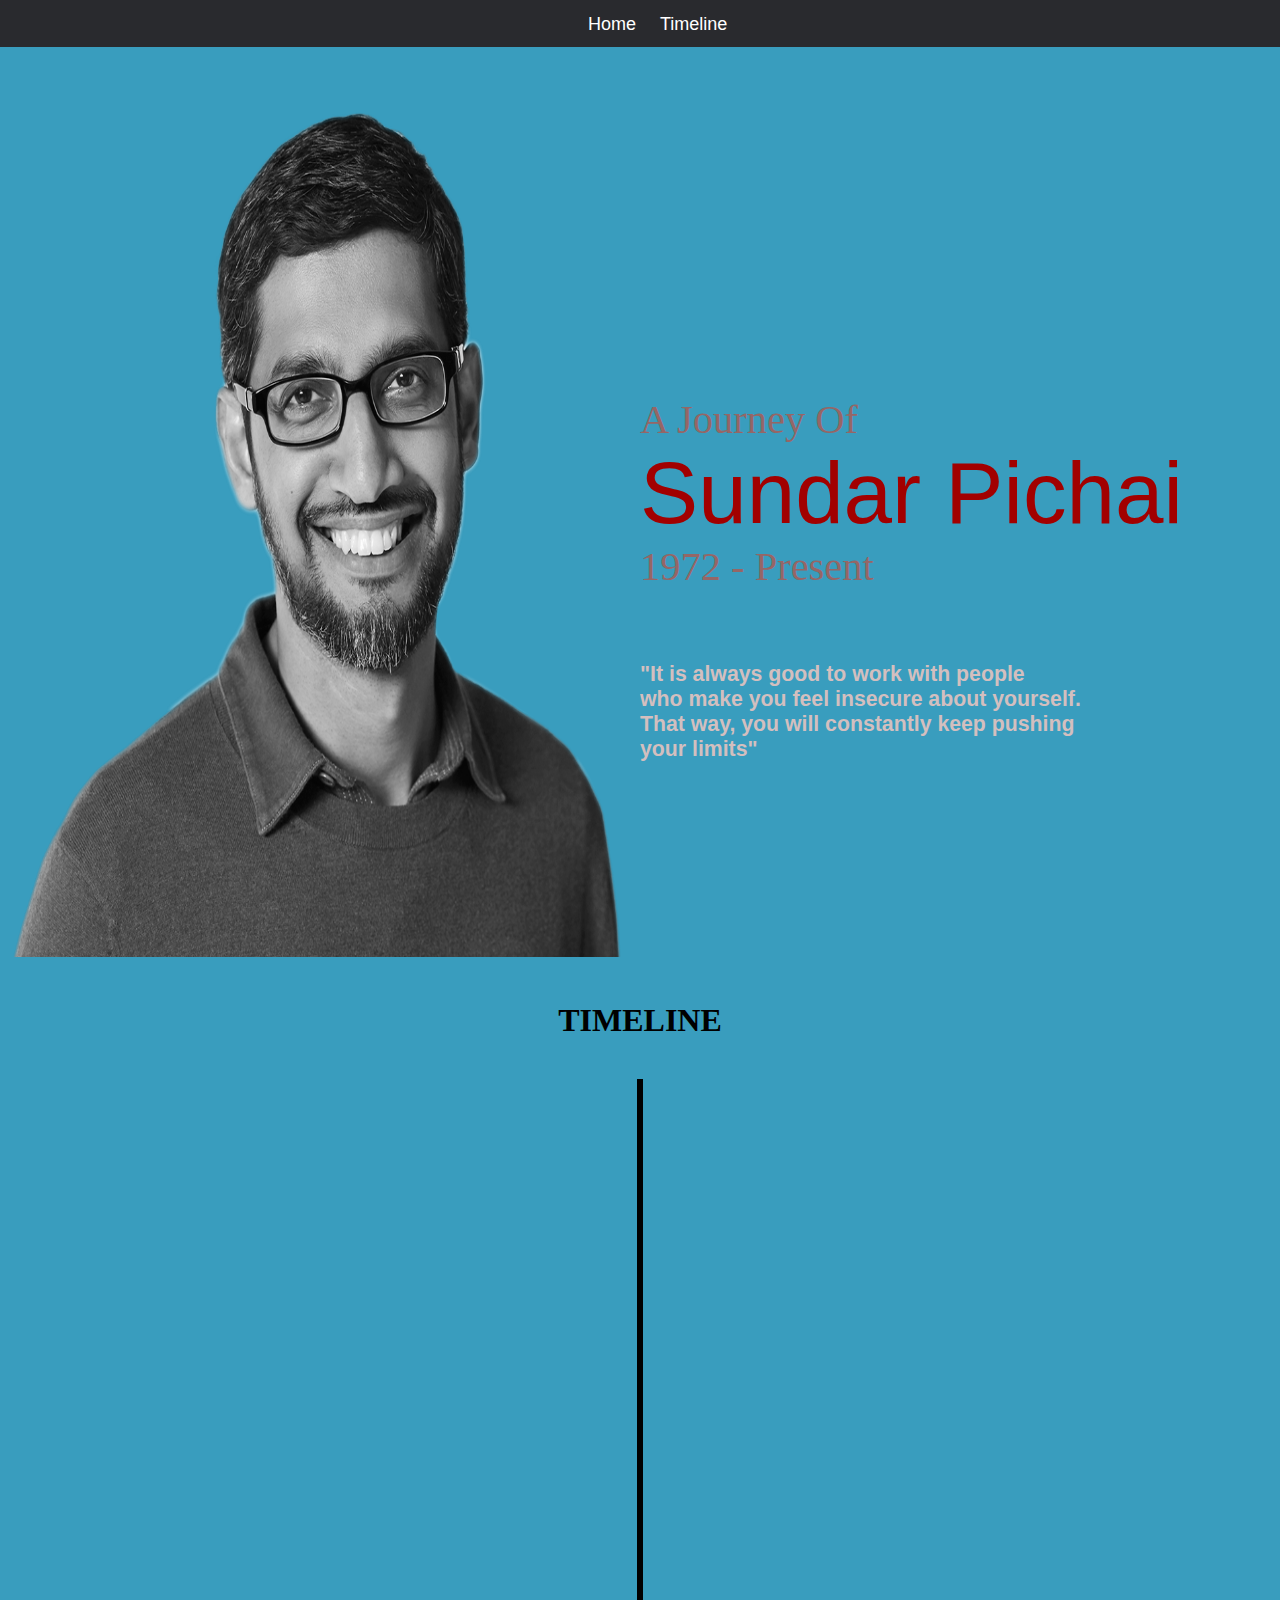
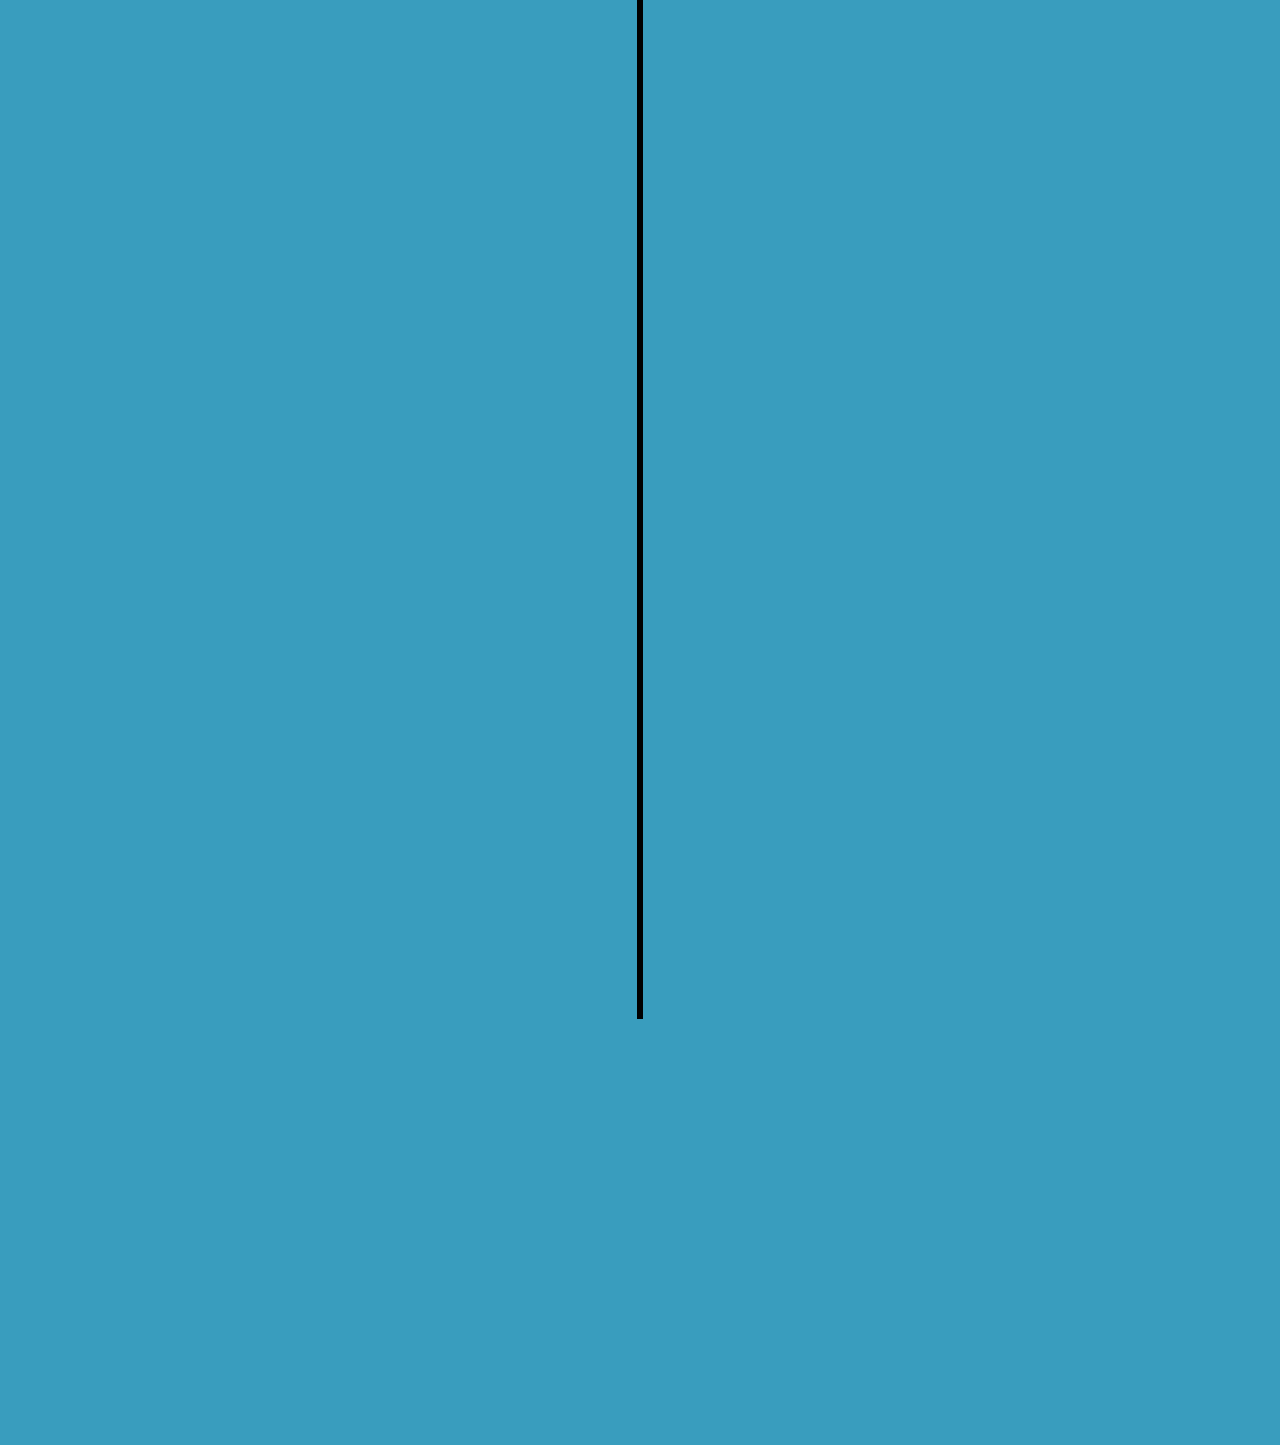
==== OIB_Task_2/index.html @ 67889aba "Project Completed" ====
<!DOCTYPE html>
<html lang="en">
    <head>
        <meta charset="UTF-8">
        <meta http-equiv="X-UA-Compatible" content="IE=edge">
        <meta name="viewport" content="width=device-width, initial-scale=1.0">
        <title>Task_2</title>
        <link rel="stylesheet" href="css/style.css">
    </head>
    <body>
        <nav id="navbar">
            <!-- <div id="logo">
                <img src="img/logo_gif/logo.gif" alt="logo_gif" class="logo_gif">
            </div> -->
            <div class="menu">
                <a href="#home">Home</a>
                <a href="#timeline">Timeline</a>
                <!-- <a href="#contact">Contact</a> -->
            </div>
        </nav>
        <div id="home">
            <div class="center_img_block">
                <img src="img/sundar_pichai.webp" alt="sundar_pichai_image" class="center_img">
            </div>
            <div class="intro">
                <h3>A Journey Of</h3>
                <h1>Sundar Pichai</h1>
                <h3>1972 - Present</h3>
                <br><br><br><br>
                <h5>
                    "It is always good to work with people<br>
                    who make you feel insecure about yourself.<br>
                    That way, you will constantly keep pushing<br>
                    your limits"
                </h5>
            </div>
        </div>
        <div id="timeline" >
            <div class="Timeline">
                <h1>TIMELINE</h1>
                <div class="container left-one ">
                    <img src="img/infant.png" alt="infant_logo">
                    <div class="text-box RED">
                        <h2>Born and Upbringing</h2>
                        <small>( 1976-1985 )</small>
                        <p>
                            <br>
                            Pichai was born in Madurai, Tamil Nadu, India.<br>
                            His mother, Lakshmi, was a stenographer, and his father,<br>
                            Regunatha Pichai, was an electrical engineer.He completed<br>
                            schooling in Jawahar Vidyalaya Senior Secondary School in<br>
                            Ashok Nagar, Chennai and after that he completed the Class XII<br> 
                            from Vana Vani school at IIT Madras.<br>
                        </p>
                    </div>
                </div>
                <div class="container right-one ">
                    <img src="img/graduate.png" alt="graduate_logo">
                    <div class="text-box YELLOW">
                        <h2>Academic Life</h2>
                        <small>( 1985-2002 )</small>
                        <p>
                            <br>
                            He earned his degree from IIT Kharagpur in metallurgical<br>
                            engineering and is a distinguished alumnus from that institution.<br>
                            He holds an M.S. from Stanford University in materials science and <br>
                            engineering,and an MBA from the Wharton School of the University of<br>
                            Pennsylvania, where he was named a Siebel Scholar.
                        </p>
                    </div>
                </div>
                <div class="container left-one ">
                    <img src="img/briefcase.png" alt="briefcase_logo">
                    <div class="text-box GREEN">
                        <h2>Initial Jobs</h2>
                        <small>( 2002-2004 )</small>
                        <p>
                            <br>
                            He started his career as an engineer and product manager at a<br> 
                            semiconductor  maker (Applied materials) in  Silicon Valley, USA.<br>
                            Sundar completed MBA from Wharton in 2002 and joined McKinsey & <br>
                            Company as a consultant.Finally, he joined Google in 2004.
                        </p>
                    </div>
                </div>
                <div class="container right-one ">
                    <img src="img/gentlemen.png" alt="gentlemen_logo">
                    <div class="text-box BLUE large_box">
                        <h2>Joined Google</h2>
                        <small>( 2004-2014 )</small>
                        <p>
                            <br>
                            Started in 2004, where he led the product management for <br> 
                            Google Chrome and ChromeOS and being largely responsible for <br>
                            Google Drive.He went on to oversee the development of applications<br>
                            like Gmail  and Google Maps. In 2009, Pichai  gave a demonstration of<br>
                            ChromeOS,the Chromebook was released for trial in 2011, and for public<br>
                            in 2012.In 2013,he added Android to the list of Google products.He was<br>
                            a director of Jive Software from year 2011 to 2013.<br>
                        </p>
                    </div>
                </div>
                <div class="container left-one ">
                    <img src="img/CEO.png" alt="CEO_logo">
                    <div class="text-box RED large_box">
                        <h2>CEO Google</h2>
                        <small>( 2014-Present )</small>
                        <p>
                            <br>
                            In 2015, Pichai was selected as CEO of Google,after previously<br>
                            being appointed Product Chief by CEO, Larry Page.On Oct 24,2015,he <br>
                            stepped into the new position at the completion of the formation of <br>
                            Alphabet Inc.,the new holding company for the Google company family.<br>
                            Pichai had been suggested as a contender for Microsoft's CEO in 2014.<br>
                            In Aug 2017,Pichai drew publicity for firing an employee who criticized<br>
                            company's diversity policies in their manifesto.In Dec 2019,<br>
                            Pichai became the CEO of Alphabet Inc.
                        </p>
                    </div>
                </div>
                <div class="container right-one ">
                    <img src="img/medal.png" alt="medal_logo">
                    <div class="text-box YELLOW">
                        <h2>Awards and Achiements</h2>
                        <!-- <small>( 2002 )</small> -->
                        <p>
                            <br>
                            In 2022, Pichai received the Padma Bhushan from the <br>
                            Government of India, its third-highest civilian award.<br>
                            On 3rd Dec 2022, Taranjit Singh Sandhu (India's Ambassador<br>
                            to the US) handed over the Padma Bhushan Award to Google and<br>
                            Alphabet CEO Sundar Pichai in San Francisco.
                        </p>
                    </div>
                </div>
            </div>
        </div>
        <!-- <div id="contact">
            <p>contact</p>
        </div> -->
    </body>
</html>
---- OIB_Task_2/css/style.css ----
@import url('https://fonts.googleapis.com/css2?family=Plus+Jakarta+Sans:wght@700&display=swap');
*{
    margin: 0;
    padding: 0;
}
html{
    scroll-behavior: smooth;
    background-color: rgb(57, 157, 190);
}


/* #################################   navigation bar  #######################################  */

#navbar{
    position: sticky;
    display: flex;
    align-items: center;
    /* background-color: rgb(250 250 250); */
    background-color: rgb(169, 178, 220);
    height: 47px;
    top: 0px;
    z-index: 100;
    /* opacity: 0.9; */
}
#navbar::before{
    content: '';
    /* background-color: rgb(14 13 13); */
    background-color:rgb(27 27 27 );
    position: absolute;
    height: 100%;
    width: 100%;
    z-index: -1;
    opacity: 0.9;
}

/* navigation bar :logo */
/* #logo{
    display: flex;
    position: absolute;
    margin:12px 56px;
}
.logo_gif{
    width: 47px;
    margin-right: 10px;
    border-radius: 5px;
} */

@import url('https://fonts.googleapis.com/css2?family=Macondo&display=swap');

/* navigation bar :menu tab */
.menu{
    position: absolute;
    left: 45%;
    display:flex;
    
}
.menu a{
    display: block;
    text-decoration: none;
    font-family: Arial,sans-serif;
    font-size: 18px;
    line-height: 18px;
    color: rgb(255, 255, 255);
    padding: 3px 12px;
}
.menu a:hover{
    color: #e1cfcf;
}

/* #####################################  blocks  #######################################  */
#home ,#contact{
    width:95%;
    height:95vh;

}
#timeline{
    width:100%;
    height:227vh;
    /* background-color: rgb(27 27 27 ); */
    /* padding-top: 65px; */
    /* background-color: rgb(255, 255, 255); */
}
#home,#contact{
    /* background-color: rgb(27 27 27 ); */
    
}

/* **************************   home   ******************************** */


.intro{
    position: absolute;
    right: 0%;
    top: 44%;
    width: 50%;
    height: 100vh;
}
.intro h1{
    color: #a20000;
    font-weight: unset;
    font-family:'Trebuchet MS', 'Lucida Sans Unicode', 'Lucida Grande', 'Lucida Sans', Arial, sans-serif;
    width: 100%;
    font-size: 545%;
}
.intro h3{
    color: rgb(149, 102, 102);
    font-weight: 400;
    font-size: 253%;
}
.intro h5{
    color:rgb(211, 191, 191);
    font-family:'Segoe UI', Tahoma, Geneva, Verdana, sans-serif;
    width: 100%;
    font-size: 133%;
}

/* .center_img_block{
    left:0%;
    position: absolute;
    width: 50%;
    height: 100vh;
} */
.center_img{
    background-repeat: no-repeat;
    background-size: cover;
    position: absolute;
    width: 57%;
    height: 94.3vh;
    left: -2%;
    top:12%;
}

/* **************************   timeline   ************************ */



.Timeline{
    position: relative;
    max-width: 1200px;
    margin:100px auto ;
}
.Timeline h1{
    font-family: 'Times New Roman', Times, serif;
    text-align: center;
    margin-bottom: 39px;
}
.container{
    position: relative;
    width: 42%;
    padding: 10px 48px;
    animation: movedown 1s linear forwards;
    opacity: 0;
}
@keyframes movedown{
    0%{
        opacity: 1;
        transform: translateY(-30px);
    }
    100%{
        opacity: 1;
        transform: translateY(0px);
    }
}
.container:nth-child(1){
    animation-delay: 0s;
}
.container:nth-child(2){
    animation-delay: 2s;
}
.container:nth-child(3){
    animation-delay: 4s;
}
.container:nth-child(4){
    animation-delay: 6s;
}
.container:nth-child(5){
    animation-delay: 8s;
}
.container:nth-child(6){
    animation-delay: 10s;
}
.container:nth-child(7){
    animation-delay: 12s;
}
.text-box{
    position: relative;
    background: rgb(13, 4, 2);
    padding: 20px 30px;
    border-radius: 6px;
    font-size: 15px;
    display: flex;
    justify-items: center;
    flex-direction: column;
    background-color: transparent;
    border: 1px solid transparent;
    border-radius: 20px;
    text-align: center;
    cursor: pointer;
    height: 173px;
    /* box-shadow: 1px 1px 20px #14eacfff,1px 1px 40px #14eacfff; */
    animation: anime 1s linear infinite;
}
.large_box{
    height:200px;
}
.text-box p{
    font-family:'Times New Roman', Times, serif;
    font-size:15px;
}
.RED{
    box-shadow: 1px 1px 20px rgb(16, 9, 9),1px 1px 40px rgb(240, 43, 36);
}
.YELLOW{
    box-shadow: 1px 1px 20px rgb(241, 249, 17),1px 1px 40px rgb(239, 233, 46);
}
.GREEN{
    box-shadow: 1px 1px 20px rgb(33, 225, 40),1px 1px 40px rgb(83, 237, 75);
}
.BLUE{
    box-shadow: 1px 1px 20px rgb(15, 78, 237),1px 1px 40px rgb(46, 114, 231);
}
.left-one{
    left:0%;
}
.right-one{
    left:50%;
}

/*---- logo --- */
.container img{
    position: absolute;
    width: 53px;
    border-radius: 50%;
    right: -27px;
    top: 32px;
    z-index: 10;
}
.right-one img{
    left: -26px;
}

.Timeline::after{
    content:'';
    position: absolute;
    width: 6px;
    height: 100%;
    background: #000;
    top:5%;
    left:50%;
    margin-left: -3px;
    z-index:-1;
    animation: moveline 13s linear forwards;

}
@keyframes moveline {
    0%{
        height: 0;
    }
    100%{
        height:100%;
    }
}
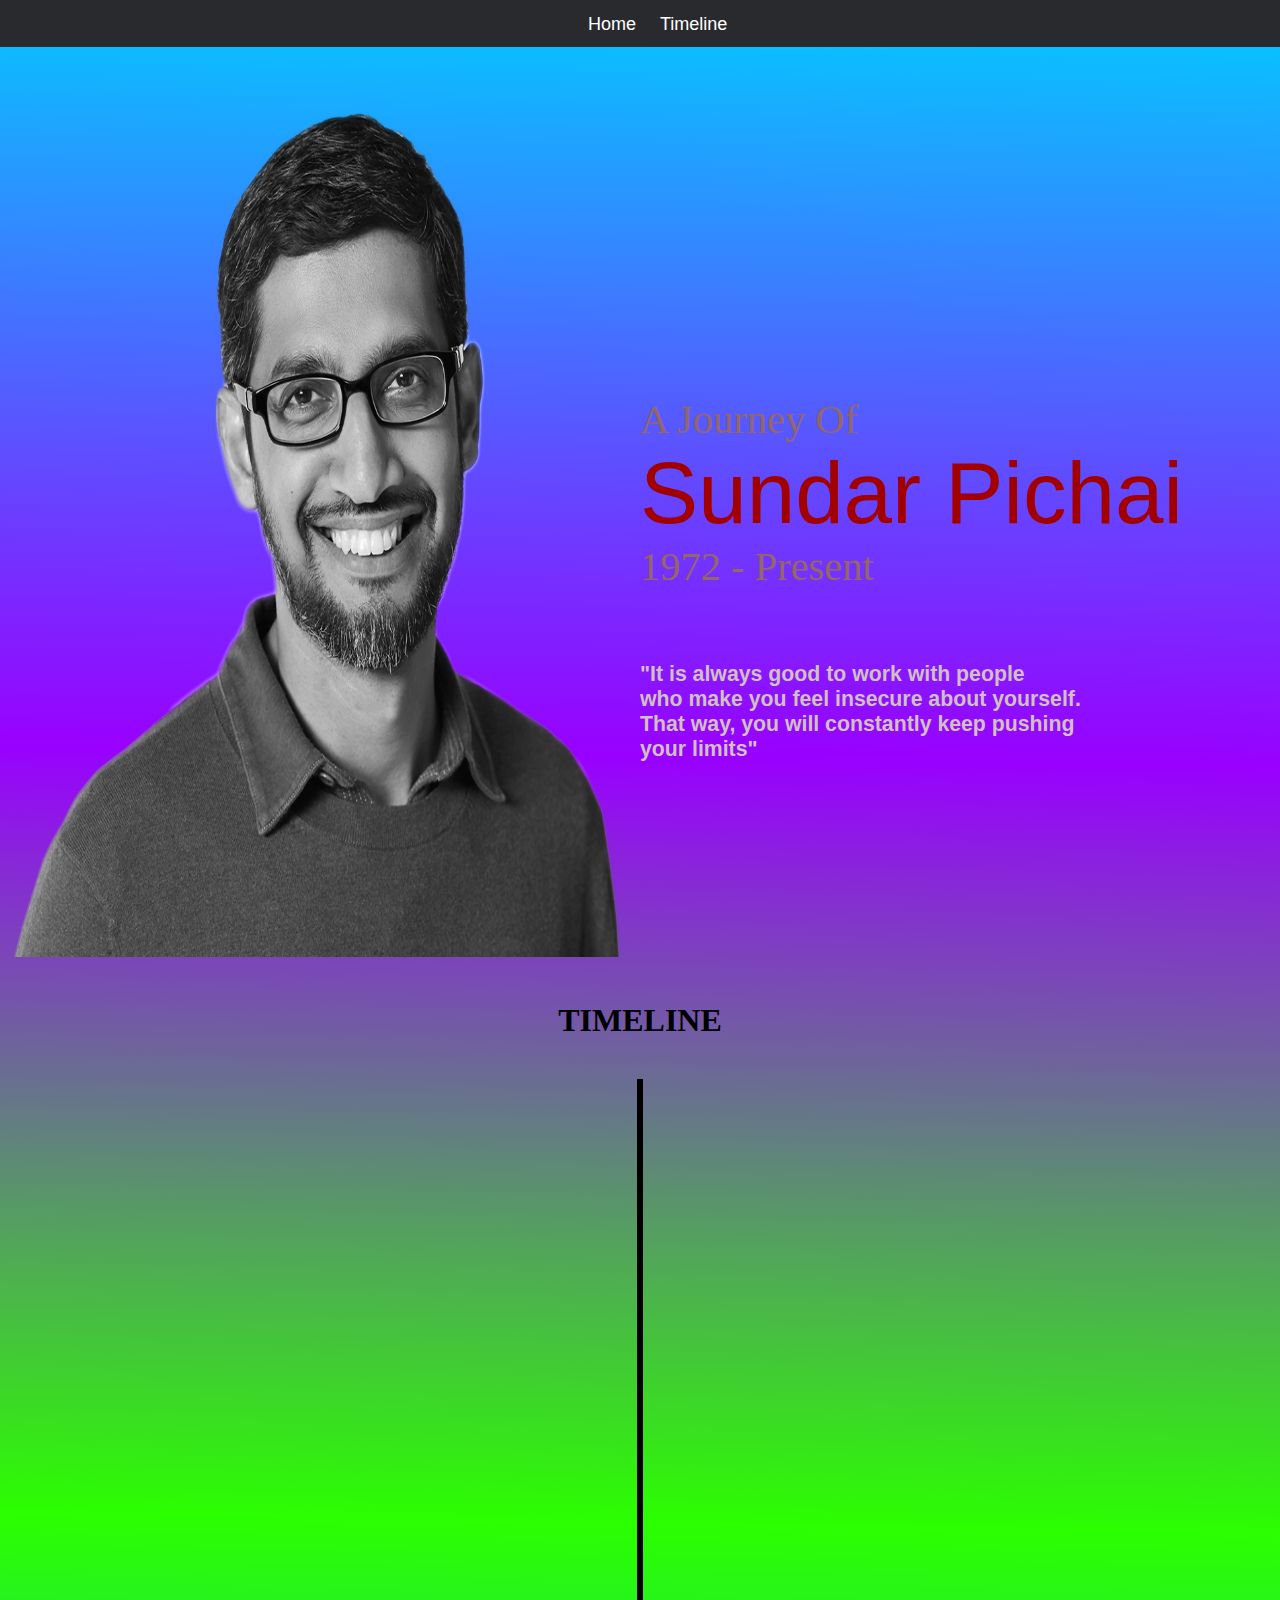
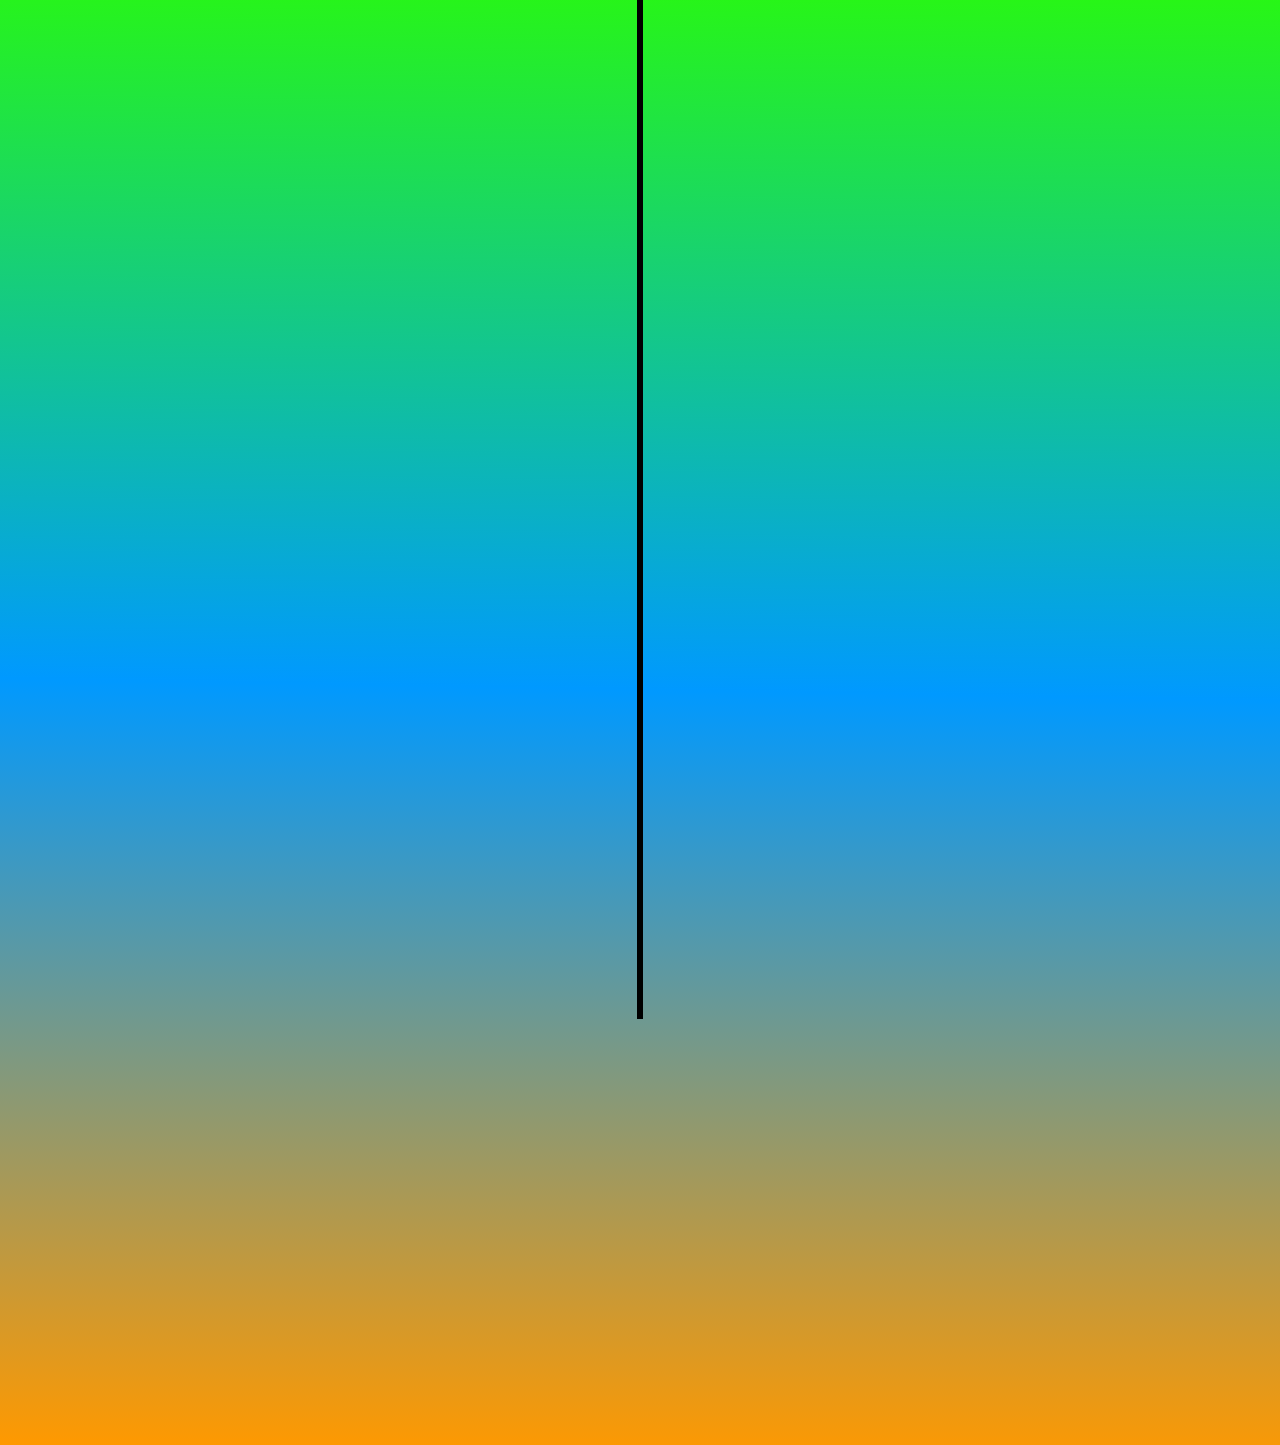
==== commit 92f2087c: "second commit" ====
--- a/OIB_Task_2/index.html
+++ b/OIB_Task_2/index.html
@@ -5,7 +5,7 @@
         <meta charset="UTF-8">
         <meta http-equiv="X-UA-Compatible" content="IE=edge">
         <meta name="viewport" content="width=device-width, initial-scale=1.0">
-        <title>Task_2</title>
+        <title>Sundar_Pichai</title>
         <link rel="stylesheet" href="css/style.css">
     </head>
     <body>
--- a/OIB_Task_2/css/style.css
+++ b/OIB_Task_2/css/style.css
@@ -5,7 +5,9 @@
 }
 html{
     scroll-behavior: smooth;
-    background-color: rgb(57, 157, 190);
+    background-image: linear-gradient(1deg, 
+   #ff9900, #0099ff, #2bff00, #9900ff, #00ccff);
+    transition: background-color 0.3s ease;
 }
 
 
